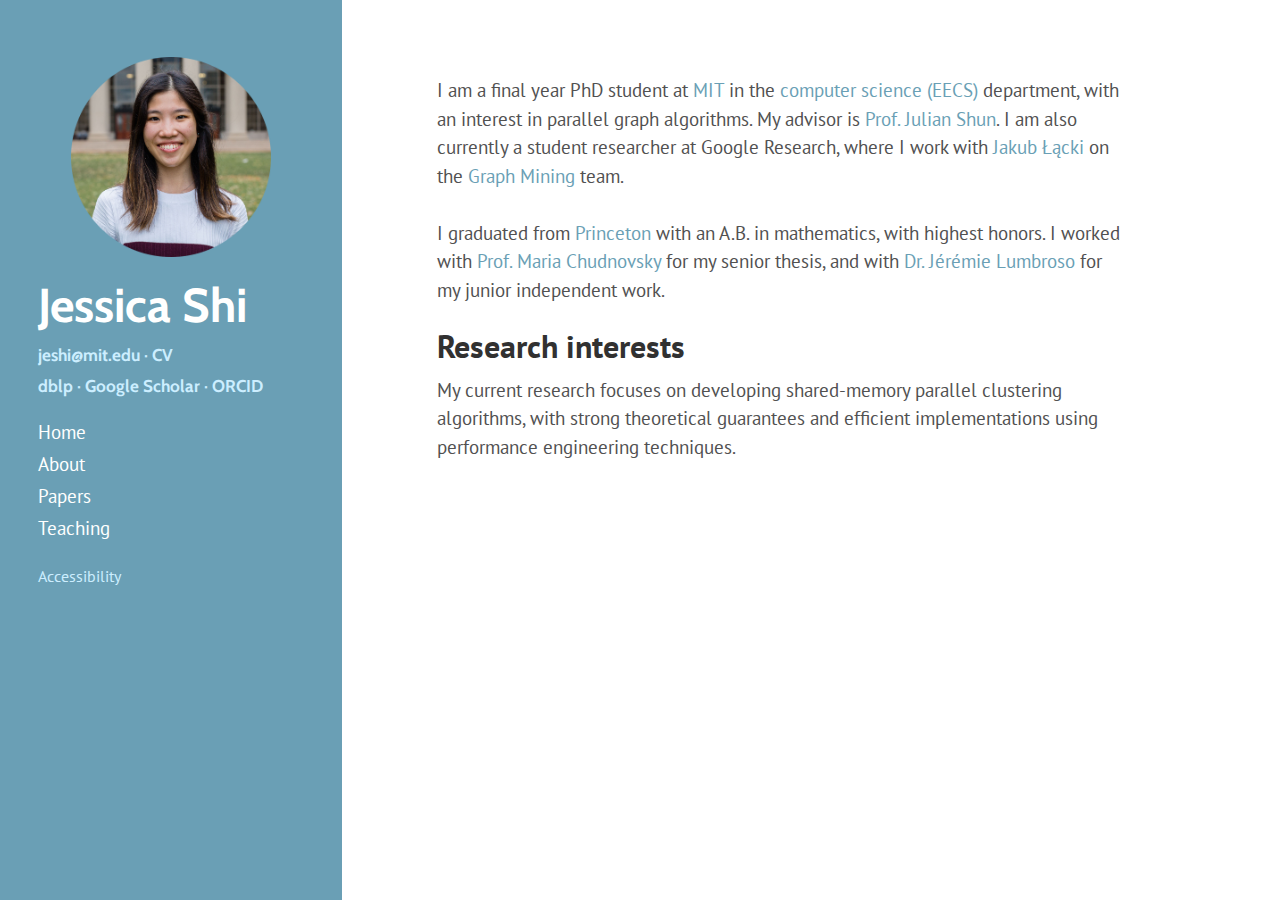
==== index.html @ d6096a6c "initial commit" ====
<!DOCTYPE html>
<html lang="en-us">

  <head>
  <link href="http://gmpg.org/xfn/11" rel="profile">
  <meta http-equiv="X-UA-Compatible" content="IE=edge">
  <meta http-equiv="content-type" content="text/html; charset=utf-8">

  <!-- Enable responsiveness on mobile devices-->
  <meta name="viewport" content="width=device-width, initial-scale=1.0, maximum-scale=1">

  <title>
    
      Jessica Shi &middot; MIT PhD Student
    
  </title>

  <!-- CSS -->
  <link rel="stylesheet" href="/public/css/poole.css">
  <link rel="stylesheet" href="/public/css/syntax.css">
  <link rel="stylesheet" href="/public/css/hyde.css">
  <link rel="stylesheet" href="http://fonts.googleapis.com/css?family=PT+Sans:400,400italic,700|Abril+Fatface">
  <link href="https://fonts.googleapis.com/css?family=Lato" rel="stylesheet">
  <link href="https://fonts.googleapis.com/css?family=Cabin" rel="stylesheet">

  <!-- Icons -->
  <link rel="apple-touch-icon-precomposed" sizes="128x128" href="/public/favicon.png">
  <link rel="shortcut icon" href="/public/favicon.ico">
  <link rel="apple-touch-icon" sizes="120x120" href="/public/apple-touch-icon.png">
  <link rel="icon" type="image/png" sizes="32x32" href="/public/favicon-32x32.png">
  <link rel="icon" type="image/png" sizes="16x16" href="/public/favicon-16x16.png">

<link rel="manifest" href="/public/site.webmanifest">
<link rel="mask-icon" href="/public/safari-pinned-tab.svg" color="#5bbad5">
<meta name="msapplication-TileColor" content="#00aba9">
<meta name="theme-color" content="#ffffff">

  <!-- RSS -->
  <!--<link rel="alternate" type="application/rss+xml" title="RSS" href="/atom.xml">-->
</head>


  <body class="theme-base-0d">

    <div class="sidebar">
  <div class="container sidebar-sticky">
    <div class="sidebar-about">
      <img src="/public/profile.png" width="75%" style="display: block;margin-left: auto;margin-right: auto;"/>
      <h1>
        <a href="">
          Jessica Shi
        </a>
      </h1>

            
      <h3>
        <script type="text/javascript">
          function gen_mail_to_link(lhs,rhs,subject) {
              document.write("<a href=\"mailto");
              document.write(":" + lhs + "@");
              document.write(rhs + "?subject=" + subject + "\">" + lhs + "@" + rhs + "<\/a>");
          }
      </script>
      <script type="text/javascript"> 
        gen_mail_to_link('jeshi','mit.edu','Website: ');
    </script>
    <noscript>
      <em>Activate JS to see email.</em>
    </noscript> &middot; <!--<a href="/public/jeshi_resume18.pdf">Resume</a> &middot;--> 
        <a href="/public/jeshi_cv21.pdf">CV</a> </h3>

      <h3> 
        <a href="https://dblp.uni-trier.de/pers/hd/s/Shi:Jessica">dblp</a> &middot; 
        <a href="https://scholar.google.com/citations?hl=en&view_op=list_works&gmla=AJsN-F5UkpNUZ2cFv2ly7vMbUj6eEpaS1SYJXpGzpwjm9ThuNHWactCHcQ2v-nIs7fwFHJk4itUyfkOOkKqPcogF7qay0WDzPQ&user=ZFGdiZMAAAAJ">
          Google Scholar</a> &middot; 
          <a href="https://orcid.org/0000-0003-4485-5492">ORCID</a></h3>

      <p class="lead"><!--Shared-memory parallel clustering algorithms and frameworks--></p>
    </div>

    <nav class="sidebar-nav">
      <a class="sidebar-nav-item" href="/">Home</a>

      
      

      
      
        
          
        
      
        
          
            <a class="sidebar-nav-item" href="/about/">About</a>
          
        
      
        
      
        
          
        
      
        
          
            <a class="sidebar-nav-item" href="/papers/">Papers</a>
          
        
      
        
          
            <a class="sidebar-nav-item" href="/teaching/">Teaching</a>
          
        
      

       <!--<a class="sidebar-nav-item" href="/archive/v.zip">Download</a>
      <a class="sidebar-nav-item" href="">GitHub project</a>
      <span class="sidebar-nav-item">Currently v</span>-->
    </nav>

    <div class="sidebar-footer"><a href="http://accessibility.mit.edu">Accessibility</a></div>
    
    <!--<p>&copy; 2022. All rights reserved.</p>-->
  </div>
</div>


    <div class="content container">
      I am a final year PhD student at <a href="http://mit.ed">MIT</a> in the <a href="https://www.eecs.mit.edu/">computer science (EECS)</a> 
department, with an interest in parallel graph algorithms. My advisor is <a href="https://people.csail.mit.edu/jshun/">Prof. 
Julian Shun</a>. I am also currently a student researcher at Google Research, where I work with <a href="https://research.google/people/105517/">Jakub  &#321;&#261;cki</a> on the <a href="https://research.google/teams/graph-mining/">Graph Mining</a> team.
<br/><br/>
I graduated from <a href="https://www.princeton.edu/">Princeton</a> with an A.B. in mathematics, with highest honors. I worked 
with <a href="https://web.math.princeton.edu/~mchudnov/">Prof. Maria Chudnovsky</a> for my senior thesis, and with 
<a href="https://www.cs.princeton.edu/people/profile/lumbroso">Dr. J&eacute;r&eacute;mie Lumbroso</a> for my junior 
independent work.

<h1>Research interests</h1>
My current research focuses on developing shared-memory parallel clustering algorithms, with
strong theoretical guarantees and efficient implementations using performance engineering techniques.

<!--
<div class="posts">
  
</div>

<div class="pagination">
  
    <span class="pagination-item older">Older</span>
  
  
    <span class="pagination-item newer">Newer</span>
  
</div>-->
    </div>

  </body>
</html>
---- public/css/poole.css ----
/*
 *                        ___
 *                       /\_ \
 *  _____     ___     ___\//\ \      __
 * /\ '__`\  / __`\  / __`\\ \ \   /'__`\
 * \ \ \_\ \/\ \_\ \/\ \_\ \\_\ \_/\  __/
 *  \ \ ,__/\ \____/\ \____//\____\ \____\
 *   \ \ \/  \/___/  \/___/ \/____/\/____/
 *    \ \_\
 *     \/_/
 *
 * Designed, built, and released under MIT license by @mdo. Learn more at
 * https://github.com/poole/poole.
 */


/*
 * Contents
 *
 * Body resets
 * Custom type
 * Messages
 * Container
 * Masthead
 * Posts and pages
 * Pagination
 * Reverse layout
 * Themes
 */


/*
 * Body resets
 *
 * Update the foundational and global aspects of the page.
 */

* {
  -webkit-box-sizing: border-box;
     -moz-box-sizing: border-box;
          box-sizing: border-box;
}

html,
body {
  margin: 0;
  padding: 0;
}

html {
  font-family: "Helvetica Neue", Helvetica, Arial, sans-serif;
  font-size: 16px;
  line-height: 1.5;
}
@media (min-width: 38em) {
  html {
    font-size: 20px;
  }
}

body {
  color: #515151;
  background-color: #fff;
  -webkit-text-size-adjust: 100%;
      -ms-text-size-adjust: 100%;
}

/* No `:visited` state is required by default (browsers will use `a`) */
a {
  color: #268bd2;
  text-decoration: none;
}
a strong {
  color: inherit;
}
/* `:focus` is linked to `:hover` for basic accessibility */
a:hover,
a:focus {
  text-decoration: underline;
}

/* Headings */
h1, h2, h3, h4, h5, h6 {
  margin-bottom: .5rem;
  font-weight: bold;
  line-height: 1.25;
  color: #313131;
  text-rendering: optimizeLegibility;
}
h1 {
  font-size: 2rem;
}
h2 {
  margin-top: 1rem;
  font-size: 1.5rem;
}
h3 {
  margin-top: 1.5rem;
  font-size: 1.25rem;
}
h4, h5, h6 {
  margin-top: 1rem;
  font-size: 1rem;
}

/* Body text */
p {
  margin-top: 0;
  margin-bottom: 1rem;
}

strong {
  color: #303030;
}


/* Lists */
ul, ol, dl {
  margin-top: 0;
  margin-bottom: 1rem;
}

dt {
  font-weight: bold;
}
dd {
  margin-bottom: .5rem;
}

/* Misc */
hr {
  position: relative;
  margin: 1.5rem 0;
  border: 0;
  border-top: 1px solid #eee;
  border-bottom: 1px solid #fff;
}

abbr {
  font-size: 85%;
  font-weight: bold;
  color: #555;
  text-transform: uppercase;
}
abbr[title] {
  cursor: help;
  border-bottom: 1px dotted #e5e5e5;
}

/* Code */
code,
pre {
  font-family: Menlo, Monaco, "Courier New", monospace;
}
code {
  padding: .25em .5em;
  font-size: 85%;
  color: #bf616a;
  background-color: #f9f9f9;
  border-radius: 3px;
}
pre {
  display: block;
  margin-top: 0;
  margin-bottom: 1rem;
  padding: 1rem;
  font-size: .8rem;
  line-height: 1.4;
  white-space: pre;
  white-space: pre-wrap;
  word-break: break-all;
  word-wrap: break-word;
  background-color: #f9f9f9;
}
pre code {
  padding: 0;
  font-size: 100%;
  color: inherit;
  background-color: transparent;
}

/* Pygments via Jekyll */
.highlight {
  margin-bottom: 1rem;
  border-radius: 4px;
}
.highlight pre {
  margin-bottom: 0;
}

/* Gist via GitHub Pages */
.gist .gist-file {
  font-family: Menlo, Monaco, "Courier New", monospace !important;
}
.gist .markdown-body {
  padding: 15px;
}
.gist pre {
  padding: 0;
  background-color: transparent;
}
.gist .gist-file .gist-data {
  font-size: .8rem !important;
  line-height: 1.4;
}
.gist code {
  padding: 0;
  color: inherit;
  background-color: transparent;
  border-radius: 0;
}

/* Quotes */
blockquote {
  padding: .5rem 1rem;
  margin: .8rem 0;
  color: #7a7a7a;
  border-left: .25rem solid #e5e5e5;
}
blockquote p:last-child {
  margin-bottom: 0;
}
@media (min-width: 30em) {
  blockquote {
    padding-right: 5rem;
    padding-left: 1.25rem;
  }
}

img {
  display: block;
  max-width: 100%;
  margin: 0 0 1rem;
  border-radius: 5px;
}

/* Tables */
table {
  margin-bottom: 1rem;
  width: 100%;
  border: 1px solid #e5e5e5;
  border-collapse: collapse;
}
td,
th {
  padding: .25rem .5rem;
  border: 1px solid #e5e5e5;
}
tbody tr:nth-child(odd) td,
tbody tr:nth-child(odd) th {
  background-color: #f9f9f9;
}


/*
 * Custom type
 *
 * Extend paragraphs with `.lead` for larger introductory text.
 */

.lead {
  font-size: 1.25rem;
  font-weight: 300;
}


/*
 * Messages
 *
 * Show alert messages to users. You may add it to single elements like a `<p>`,
 * or to a parent if there are multiple elements to show.
 */

.message {
  margin-bottom: 1rem;
  padding: 1rem;
  color: #717171;
  background-color: #f9f9f9;
}


/*
 * Container
 *
 * Center the page content.
 */

.container {
  max-width: 38rem;
  padding-left:  1rem;
  padding-right: 1rem;
  margin-left:  auto;
  margin-right: auto;
}


/*
 * Masthead
 *
 * Super small header above the content for site name and short description.
 */

.masthead {
  padding-top:    1rem;
  padding-bottom: 1rem;
  margin-bottom: 3rem;
}
.masthead-title {
  margin-top: 0;
  margin-bottom: 0;
  color: #505050;
}
.masthead-title a {
  color: #505050;
}
.masthead-title small {
  font-size: 75%;
  font-weight: 400;
  color: #c0c0c0;
  letter-spacing: 0;
}


/*
 * Posts and pages
 *
 * Each post is wrapped in `.post` and is used on default and post layouts. Each
 * page is wrapped in `.page` and is only used on the page layout.
 */

.page,
.post {
  margin-bottom: 4em;
}

/* Blog post or page title */
.page-title,
.post-title,
.post-title a {
  color: #303030;
}
.page-title,
.post-title {
  margin-top: 0;
}

/* Meta data line below post title */
.post-date {
  display: block;
  margin-top: -.5rem;
  margin-bottom: 1rem;
  color: #9a9a9a;
}

/* Related posts */
.related {
  padding-top: 2rem;
  padding-bottom: 2rem;
  border-top: 1px solid #eee;
}
.related-posts {
  padding-left: 0;
  list-style: none;
}
.related-posts h3 {
  margin-top: 0;
}
.related-posts li small {
  font-size: 75%;
  color: #999;
}
.related-posts li a:hover {
  color: #268bd2;
  text-decoration: none;
}
.related-posts li a:hover small {
  color: inherit;
}


/*
 * Pagination
 *
 * Super lightweight (HTML-wise) blog pagination. `span`s are provide for when
 * there are no more previous or next posts to show.
 */

.pagination {
  overflow: hidden; /* clearfix */
  margin-left: -1rem;
  margin-right: -1rem;
  font-family: "PT Sans", Helvetica, Arial, sans-serif;
  color: #ccc;
  text-align: center;
}

/* Pagination items can be `span`s or `a`s */
.pagination-item {
  display: block;
  padding: 1rem;
  border: 1px solid #eee;
}
.pagination-item:first-child {
  margin-bottom: -1px;
}

/* Only provide a hover state for linked pagination items */
a.pagination-item:hover {
  background-color: #f5f5f5;
}

@media (min-width: 30em) {
  .pagination {
    margin: 3rem 0;
  }
  .pagination-item {
    float: left;
    width: 50%;
  }
  .pagination-item:first-child {
    margin-bottom: 0;
    border-top-left-radius:    4px;
    border-bottom-left-radius: 4px;
  }
  .pagination-item:last-child {
    margin-left: -1px;
    border-top-right-radius:    4px;
    border-bottom-right-radius: 4px;
  }
}
---- public/css/syntax.css ----
.highlight .hll { background-color: #ffc; }
.highlight .c { color: #999; } /* Comment */
.highlight .err { color: #a00; background-color: #faa } /* Error */
.highlight .k { color: #069; } /* Keyword */
.highlight .o { color: #555 } /* Operator */
.highlight .cm { color: #09f; font-style: italic } /* Comment.Multiline */
.highlight .cp { color: #099 } /* Comment.Preproc */
.highlight .c1 { color: #999; } /* Comment.Single */
.highlight .cs { color: #999; } /* Comment.Special */
.highlight .gd { background-color: #fcc; border: 1px solid #c00 } /* Generic.Deleted */
.highlight .ge { font-style: italic } /* Generic.Emph */
.highlight .gr { color: #f00 } /* Generic.Error */
.highlight .gh { color: #030; } /* Generic.Heading */
.highlight .gi { background-color: #cfc; border: 1px solid #0c0 } /* Generic.Inserted */
.highlight .go { color: #aaa } /* Generic.Output */
.highlight .gp { color: #009; } /* Generic.Prompt */
.highlight .gs { } /* Generic.Strong */
.highlight .gu { color: #030; } /* Generic.Subheading */
.highlight .gt { color: #9c6 } /* Generic.Traceback */
.highlight .kc { color: #069; } /* Keyword.Constant */
.highlight .kd { color: #069; } /* Keyword.Declaration */
.highlight .kn { color: #069; } /* Keyword.Namespace */
.highlight .kp { color: #069 } /* Keyword.Pseudo */
.highlight .kr { color: #069; } /* Keyword.Reserved */
.highlight .kt { color: #078; } /* Keyword.Type */
.highlight .m { color: #f60 } /* Literal.Number */
.highlight .s { color: #d44950 } /* Literal.String */
.highlight .na { color: #4f9fcf } /* Name.Attribute */
.highlight .nb { color: #366 } /* Name.Builtin */
.highlight .nc { color: #0a8; } /* Name.Class */
.highlight .no { color: #360 } /* Name.Constant */
.highlight .nd { color: #99f } /* Name.Decorator */
.highlight .ni { color: #999; } /* Name.Entity */
.highlight .ne { color: #c00; } /* Name.Exception */
.highlight .nf { color: #c0f } /* Name.Function */
.highlight .nl { color: #99f } /* Name.Label */
.highlight .nn { color: #0cf; } /* Name.Namespace */
.highlight .nt { color: #2f6f9f; } /* Name.Tag */
.highlight .nv { color: #033 } /* Name.Variable */
.highlight .ow { color: #000; } /* Operator.Word */
.highlight .w { color: #bbb } /* Text.Whitespace */
.highlight .mf { color: #f60 } /* Literal.Number.Float */
.highlight .mh { color: #f60 } /* Literal.Number.Hex */
.highlight .mi { color: #f60 } /* Literal.Number.Integer */
.highlight .mo { color: #f60 } /* Literal.Number.Oct */
.highlight .sb { color: #c30 } /* Literal.String.Backtick */
.highlight .sc { color: #c30 } /* Literal.String.Char */
.highlight .sd { color: #c30; font-style: italic } /* Literal.String.Doc */
.highlight .s2 { color: #c30 } /* Literal.String.Double */
.highlight .se { color: #c30; } /* Literal.String.Escape */
.highlight .sh { color: #c30 } /* Literal.String.Heredoc */
.highlight .si { color: #a00 } /* Literal.String.Interpol */
.highlight .sx { color: #c30 } /* Literal.String.Other */
.highlight .sr { color: #3aa } /* Literal.String.Regex */
.highlight .s1 { color: #c30 } /* Literal.String.Single */
.highlight .ss { color: #fc3 } /* Literal.String.Symbol */
.highlight .bp { color: #366 } /* Name.Builtin.Pseudo */
.highlight .vc { color: #033 } /* Name.Variable.Class */
.highlight .vg { color: #033 } /* Name.Variable.Global */
.highlight .vi { color: #033 } /* Name.Variable.Instance */
.highlight .il { color: #f60 } /* Literal.Number.Integer.Long */

.css .o,
.css .o + .nt,
.css .nt + .nt { color: #999; }
---- public/css/hyde.css ----
/*
 *  __                  __
 * /\ \                /\ \
 * \ \ \___   __  __   \_\ \     __
 *  \ \  _ `\/\ \/\ \  /'_` \  /'__`\
 *   \ \ \ \ \ \ \_\ \/\ \_\ \/\  __/
 *    \ \_\ \_\/`____ \ \___,_\ \____\
 *     \/_/\/_/`/___/> \/__,_ /\/____/
 *                /\___/
 *                \/__/
 *
 * Designed, built, and released under MIT license by @mdo. Learn more at
 * https://github.com/poole/hyde.
 */


/*
 * Contents
 *
 * Global resets
 * Sidebar
 * Container
 * Reverse layout
 * Themes
 */


/*
 * Global resets
 *
 * Update the foundational and global aspects of the page.
 */

html {
  font-family: "PT Sans", Helvetica, Arial, sans-serif;
}
@media (min-width: 48em) {
  html {
    font-size: 16px;
  }
}
@media (min-width: 58em) {
  html {
    font-size: 19px;
  }
}


/*
 * Sidebar
 *
 * Flexible banner for housing site name, intro, and "footer" content. Starts
 * out above content in mobile and later moves to the side with wider viewports.
 */

.sidebar {
  text-align: center;
  padding: 2rem 1rem;
  color: rgba(255,255,255,.5);
  background-color: #202020;
}
@media (min-width: 48em) {
  .sidebar {
    position: fixed;
    top: 0;
    left: 0;
    bottom: 0;
    width: 18rem;
    text-align: left;
  }
}

/* Sidebar links */
.sidebar a {
  color: #fff;
}

/* About section */
.sidebar-about h1 {
  color: #fff;
  margin-top: 0;
  font-family: 'Cabin', sans-serif;/*"Abril Fatface", serif;*/
  font-size: 2.5rem;/*3.25rem;*/
}

.sidebar-about h3,
.sidebar-about h3 a {
  color: #cef;
  margin-top: 0;
  font-family: 'Cabin', sans-serif;/*"Abril Fatface", serif;*/
  font-size: 0.9rem;/*3.25rem;*/
}

/* Sidebar nav */
.sidebar-nav {
  margin-bottom: 1rem;
}
.sidebar-nav-item {
  display: block;
  line-height: 1.7;
}
a.sidebar-nav-item:hover,
a.sidebar-nav-item:focus {
  text-decoration: underline;
}
.sidebar-nav-item.active {
  font-weight: bold;
}

/* Sticky sidebar
 *
 * Add the `sidebar-sticky` class to the sidebar's container to affix it the
 * contents to the bottom of the sidebar in tablets and up.
 */

@media (min-width: 48em) {
  .sidebar-sticky {
    /*position: absolute;
    right:  1rem;
    bottom: 1rem;
    left:   1rem;*/
    position: absolute;
    right: 1rem;
    left:1rem;
    top:3rem;
  }
}

.sidebar-footer {
  /*position:fixed;
  bottom:16px;*/
  font-size:16px;
  color: #cef;
}
.sidebar-footer a {
  color: #cef;
}


/* Container
 *
 * Align the contents of the site above the proper threshold with some margin-fu
 * with a 25%-wide `.sidebar`.
 */

.content {
  padding-top:    4rem;
  padding-bottom: 4rem;
}

.content h1 {
  font-size:1.7rem;
}

@media (min-width: 48em) {
  .content {
    max-width: 38rem;
    margin-left: 20rem;
    margin-right: 2rem;
  }
}

@media (min-width: 64em) {
  .content {
    margin-left: 22rem;
    margin-right: 4rem;
  }
}


/*
 * Reverse layout
 *
 * Flip the orientation of the page by placing the `.sidebar` on the right.
 */

@media (min-width: 48em) {
  .layout-reverse .sidebar {
    left: auto;
    right: 0;
  }
  .layout-reverse .content {
    margin-left: 2rem;
    margin-right: 20rem;
  }
}

@media (min-width: 64em) {
  .layout-reverse .content {
    margin-left: 4rem;
    margin-right: 22rem;
  }
}



/*
 * Themes
 *
 * As of v1.1, Hyde includes optional themes to color the sidebar and links
 * within blog posts. To use, add the class of your choosing to the `body`.
 */

/* Base16 (http://chriskempson.github.io/base16/#default) */

/* Red */
.theme-base-08 .sidebar {
  background-color: #ac4142;
}
.theme-base-08 .content a,
.theme-base-08 .related-posts li a:hover {
  color: #ac4142;
}

/* Orange */
.theme-base-09 .sidebar {
  background-color: #d28445;
}
.theme-base-09 .content a,
.theme-base-09 .related-posts li a:hover {
  color: #d28445;
}

/* Yellow */
.theme-base-0a .sidebar {
  background-color: #f4bf75;
}
.theme-base-0a .content a,
.theme-base-0a .related-posts li a:hover {
  color: #f4bf75;
}

/* Green */
.theme-base-0b .sidebar {
  background-color: #90a959;
}
.theme-base-0b .content a,
.theme-base-0b .related-posts li a:hover {
  color: #90a959;
}

/* Cyan */
.theme-base-0c .sidebar {
  background-color: #75b5aa;
}
.theme-base-0c .content a,
.theme-base-0c .related-posts li a:hover {
  color: #75b5aa;
}

/* Blue */
.theme-base-0d .sidebar {
  background-color: #6a9fb5;
}
.theme-base-0d .content a,
.theme-base-0d .related-posts li a:hover {
  color: #6a9fb5;
}

.theme-base-0d .page-title,
.theme-base-0d .post-title{
  color: #6a9fb5;
}

/* Magenta */
.theme-base-0e .sidebar {
  background-color: #aa759f;
}
.theme-base-0e .content a,
.theme-base-0e .related-posts li a:hover {
  color: #aa759f;
}

/* Brown */
.theme-base-0f .sidebar {
  background-color: #8f5536;
}
.theme-base-0f .content a,
.theme-base-0f .related-posts li a:hover {
  color: #8f5536;
}

/* Green */
.theme-emph {
  color: #2ab55c;
}
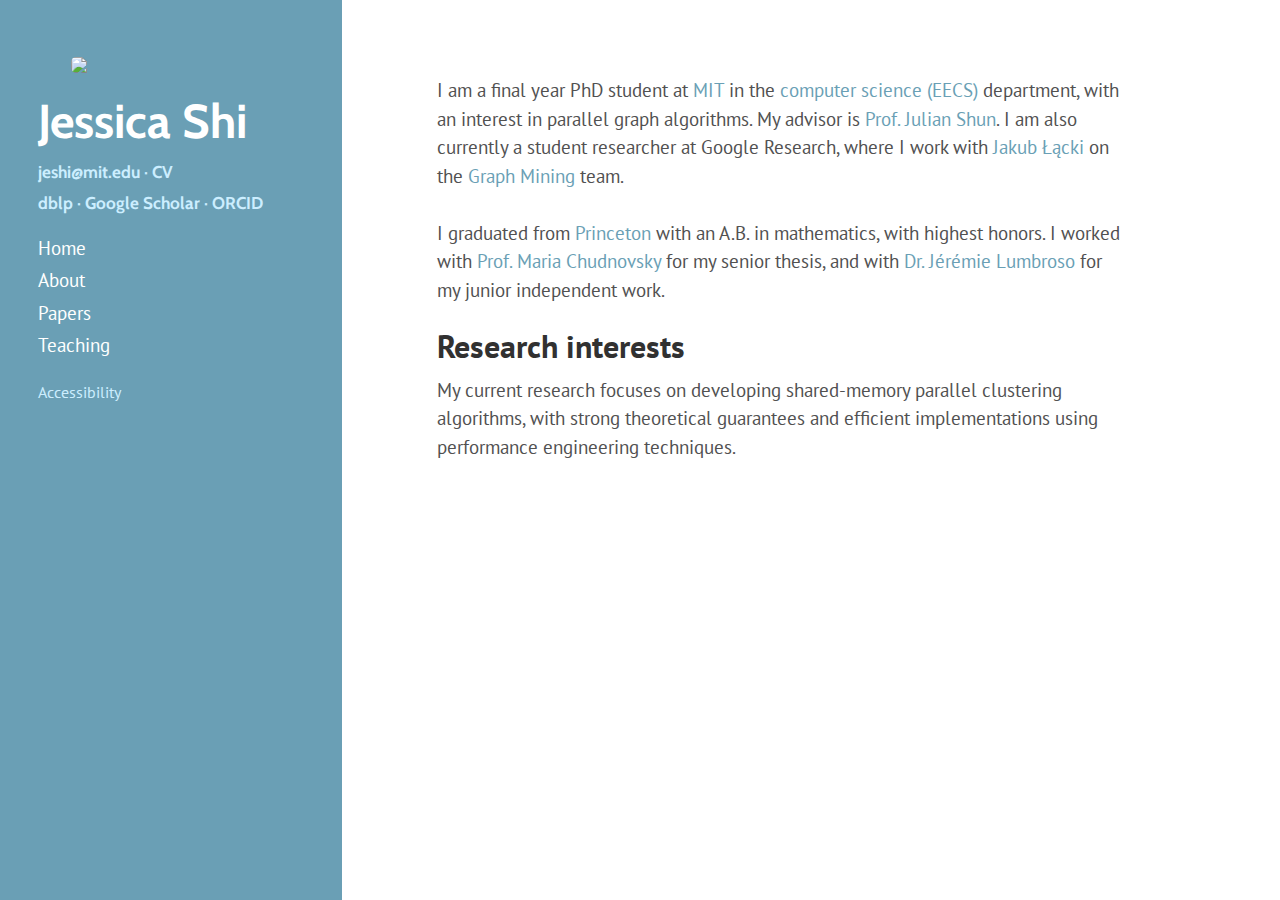
==== commit 0ce86e41: "update" ====
--- a/index.html
+++ b/index.html
@@ -37,6 +37,24 @@
 
   <!-- RSS -->
   <!--<link rel="alternate" type="application/rss+xml" title="RSS" href="/atom.xml">-->
+  <!-- Begin Jekyll SEO tag v2.8.0 -->
+<title>Home | Jessica Shi</title>
+<meta name="generator" content="Jekyll v3.9.2" />
+<meta property="og:title" content="Home" />
+<meta name="author" content="Jessica Shi" />
+<meta property="og:locale" content="en_US" />
+<meta name="description" content="MIT PhD student working on shared-memory parallel clustering algorithms and frameworks" />
+<meta property="og:description" content="MIT PhD student working on shared-memory parallel clustering algorithms and frameworks" />
+<link rel="canonical" href="http://localhost:4000/" />
+<meta property="og:url" content="http://localhost:4000/" />
+<meta property="og:site_name" content="Jessica Shi" />
+<meta property="og:type" content="website" />
+<meta name="twitter:card" content="summary" />
+<meta property="twitter:title" content="Home" />
+<script type="application/ld+json">
+{"@context":"https://schema.org","@type":"WebSite","author":{"@type":"Person","name":"Jessica Shi"},"description":"MIT PhD student working on shared-memory parallel clustering algorithms and frameworks","headline":"Home","name":"Jessica Shi","url":"http://localhost:4000/"}</script>
+<!-- End Jekyll SEO tag -->
+
 </head>
 
 
@@ -45,7 +63,7 @@
     <div class="sidebar">
   <div class="container sidebar-sticky">
     <div class="sidebar-about">
-      <img src="/public/profile.png" width="75%" style="display: block;margin-left: auto;margin-right: auto;"/>
+      <img src="/public/profile_22.png" width="75%" style="display: block;margin-left: auto;margin-right: auto;"/>
       <h1>
         <a href="">
           Jessica Shi
@@ -67,7 +85,7 @@
     <noscript>
       <em>Activate JS to see email.</em>
     </noscript> &middot; <!--<a href="/public/jeshi_resume18.pdf">Resume</a> &middot;--> 
-        <a href="/public/jeshi_cv21.pdf">CV</a> </h3>
+        <a href="/public/jeshi_cv_2022_v1.pdf">CV</a> </h3>
 
       <h3> 
         <a href="https://dblp.uni-trier.de/pers/hd/s/Shi:Jessica">dblp</a> &middot; 
@@ -75,7 +93,7 @@
           Google Scholar</a> &middot; 
           <a href="https://orcid.org/0000-0003-4485-5492">ORCID</a></h3>
 
-      <p class="lead"><!--Shared-memory parallel clustering algorithms and frameworks--></p>
+      <p class="lead"><!--MIT PhD student working on shared-memory parallel clustering algorithms and frameworks--></p>
     </div>
 
     <nav class="sidebar-nav">
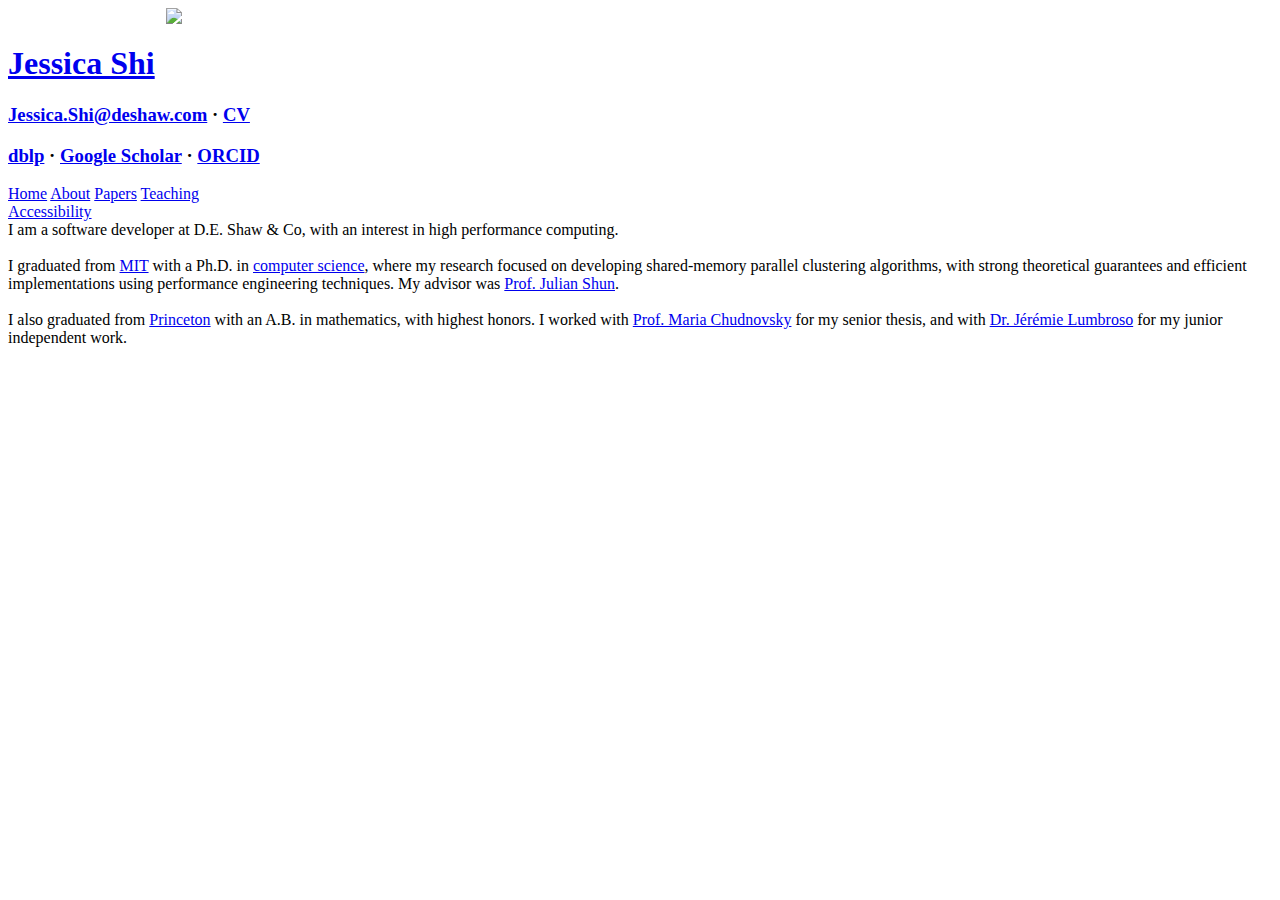
==== commit be5bbdac: "Update" ====
--- a/index.html
+++ b/index.html
@@ -16,45 +16,27 @@
   </title>
 
   <!-- CSS -->
-  <link rel="stylesheet" href="/public/css/poole.css">
-  <link rel="stylesheet" href="/public/css/syntax.css">
-  <link rel="stylesheet" href="/public/css/hyde.css">
+  <link rel="stylesheet" href="/jeshi/www/public/css/poole.css">
+  <link rel="stylesheet" href="/jeshi/www/public/css/syntax.css">
+  <link rel="stylesheet" href="/jeshi/www/public/css/hyde.css">
   <link rel="stylesheet" href="http://fonts.googleapis.com/css?family=PT+Sans:400,400italic,700|Abril+Fatface">
   <link href="https://fonts.googleapis.com/css?family=Lato" rel="stylesheet">
   <link href="https://fonts.googleapis.com/css?family=Cabin" rel="stylesheet">
 
   <!-- Icons -->
-  <link rel="apple-touch-icon-precomposed" sizes="128x128" href="/public/favicon.png">
-  <link rel="shortcut icon" href="/public/favicon.ico">
-  <link rel="apple-touch-icon" sizes="120x120" href="/public/apple-touch-icon.png">
-  <link rel="icon" type="image/png" sizes="32x32" href="/public/favicon-32x32.png">
-  <link rel="icon" type="image/png" sizes="16x16" href="/public/favicon-16x16.png">
+  <link rel="apple-touch-icon-precomposed" sizes="128x128" href="/jeshi/www/public/favicon.png">
+  <link rel="shortcut icon" href="/jeshi/www/public/favicon.ico">
+  <link rel="apple-touch-icon" sizes="120x120" href="/jeshi/www/public/apple-touch-icon.png">
+  <link rel="icon" type="image/png" sizes="32x32" href="/jeshi/www/public/favicon-32x32.png">
+  <link rel="icon" type="image/png" sizes="16x16" href="/jeshi/www/public/favicon-16x16.png">
 
-<link rel="manifest" href="/public/site.webmanifest">
-<link rel="mask-icon" href="/public/safari-pinned-tab.svg" color="#5bbad5">
+<link rel="manifest" href="/jeshi/www/public/site.webmanifest">
+<link rel="mask-icon" href="/jeshi/www/public/safari-pinned-tab.svg" color="#5bbad5">
 <meta name="msapplication-TileColor" content="#00aba9">
 <meta name="theme-color" content="#ffffff">
 
   <!-- RSS -->
   <!--<link rel="alternate" type="application/rss+xml" title="RSS" href="/atom.xml">-->
-  <!-- Begin Jekyll SEO tag v2.8.0 -->
-<title>Home | Jessica Shi</title>
-<meta name="generator" content="Jekyll v3.9.2" />
-<meta property="og:title" content="Home" />
-<meta name="author" content="Jessica Shi" />
-<meta property="og:locale" content="en_US" />
-<meta name="description" content="MIT PhD student working on shared-memory parallel clustering algorithms and frameworks" />
-<meta property="og:description" content="MIT PhD student working on shared-memory parallel clustering algorithms and frameworks" />
-<link rel="canonical" href="http://localhost:4000/" />
-<meta property="og:url" content="http://localhost:4000/" />
-<meta property="og:site_name" content="Jessica Shi" />
-<meta property="og:type" content="website" />
-<meta name="twitter:card" content="summary" />
-<meta property="twitter:title" content="Home" />
-<script type="application/ld+json">
-{"@context":"https://schema.org","@type":"WebSite","author":{"@type":"Person","name":"Jessica Shi"},"description":"MIT PhD student working on shared-memory parallel clustering algorithms and frameworks","headline":"Home","name":"Jessica Shi","url":"http://localhost:4000/"}</script>
-<!-- End Jekyll SEO tag -->
-
 </head>
 
 
@@ -63,9 +45,9 @@
     <div class="sidebar">
   <div class="container sidebar-sticky">
     <div class="sidebar-about">
-      <img src="/public/profile_22.png" width="75%" style="display: block;margin-left: auto;margin-right: auto;"/>
+      <img src="/jeshi/www/public/profile_22.png" width="75%" style="display: block;margin-left: auto;margin-right: auto;"/>
       <h1>
-        <a href="">
+        <a href="/jeshi/www">
           Jessica Shi
         </a>
       </h1>
@@ -80,12 +62,12 @@
           }
       </script>
       <script type="text/javascript"> 
-        gen_mail_to_link('jeshi','mit.edu','Website: ');
+        gen_mail_to_link('Jessica.Shi','deshaw.com','Website: ');
     </script>
     <noscript>
       <em>Activate JS to see email.</em>
-    </noscript> &middot; <!--<a href="/public/jeshi_resume18.pdf">Resume</a> &middot;--> 
-        <a href="/public/jeshi_cv_2022_v1.pdf">CV</a> </h3>
+    </noscript> &middot; <!--<a href="/jeshi/www/public/jeshi_resume18.pdf">Resume</a> &middot;--> 
+        <a href="/jeshi/www/public/jeshi_cv_2023.pdf">CV</a> </h3>
 
       <h3> 
         <a href="https://dblp.uni-trier.de/pers/hd/s/Shi:Jessica">dblp</a> &middot; 
@@ -93,11 +75,11 @@
           Google Scholar</a> &middot; 
           <a href="https://orcid.org/0000-0003-4485-5492">ORCID</a></h3>
 
-      <p class="lead"><!--MIT PhD student working on shared-memory parallel clustering algorithms and frameworks--></p>
+      <p class="lead"><!----></p>
     </div>
 
     <nav class="sidebar-nav">
-      <a class="sidebar-nav-item" href="/">Home</a>
+      <a class="sidebar-nav-item" href="/jeshi/www/">Home</a>
 
       
       
@@ -110,7 +92,7 @@
       
         
           
-            <a class="sidebar-nav-item" href="/about/">About</a>
+            <a class="sidebar-nav-item" href="/jeshi/www/about/">About</a>
           
         
       
@@ -122,13 +104,13 @@
       
         
           
-            <a class="sidebar-nav-item" href="/papers/">Papers</a>
+            <a class="sidebar-nav-item" href="/jeshi/www/papers/">Papers</a>
           
         
       
         
           
-            <a class="sidebar-nav-item" href="/teaching/">Teaching</a>
+            <a class="sidebar-nav-item" href="/jeshi/www/teaching/">Teaching</a>
           
         
       
@@ -140,24 +122,26 @@
 
     <div class="sidebar-footer"><a href="http://accessibility.mit.edu">Accessibility</a></div>
     
-    <!--<p>&copy; 2022. All rights reserved.</p>-->
+    <!--<p>&copy; 2024. All rights reserved.</p>-->
   </div>
 </div>
 
 
     <div class="content container">
-      I am a final year PhD student at <a href="http://mit.ed">MIT</a> in the <a href="https://www.eecs.mit.edu/">computer science (EECS)</a> 
-department, with an interest in parallel graph algorithms. My advisor is <a href="https://people.csail.mit.edu/jshun/">Prof. 
-Julian Shun</a>. I am also currently a student researcher at Google Research, where I work with <a href="https://research.google/people/105517/">Jakub  &#321;&#261;cki</a> on the <a href="https://research.google/teams/graph-mining/">Graph Mining</a> team.
+      I am a software developer at D.E. Shaw & Co, with an interest in high performance computing. 
 <br/><br/>
-I graduated from <a href="https://www.princeton.edu/">Princeton</a> with an A.B. in mathematics, with highest honors. I worked 
+I graduated from  <a href="http://mit.ed">MIT</a> with a Ph.D. in 
+<a href="https://www.eecs.mit.edu/">computer science</a>, 
+where my research focused on developing shared-memory parallel clustering algorithms, with
+strong theoretical guarantees and efficient implementations using performance engineering techniques.
+My advisor was <a href="https://people.csail.mit.edu/jshun/">Prof. 
+Julian Shun</a>.
+<br/><br/>
+I also graduated from <a href="https://www.princeton.edu/">Princeton</a> with an A.B. in mathematics, with highest honors. I worked 
 with <a href="https://web.math.princeton.edu/~mchudnov/">Prof. Maria Chudnovsky</a> for my senior thesis, and with 
 <a href="https://www.cs.princeton.edu/people/profile/lumbroso">Dr. J&eacute;r&eacute;mie Lumbroso</a> for my junior 
 independent work.
 
-<h1>Research interests</h1>
-My current research focuses on developing shared-memory parallel clustering algorithms, with
-strong theoretical guarantees and efficient implementations using performance engineering techniques.
 
 <!--
 <div class="posts">
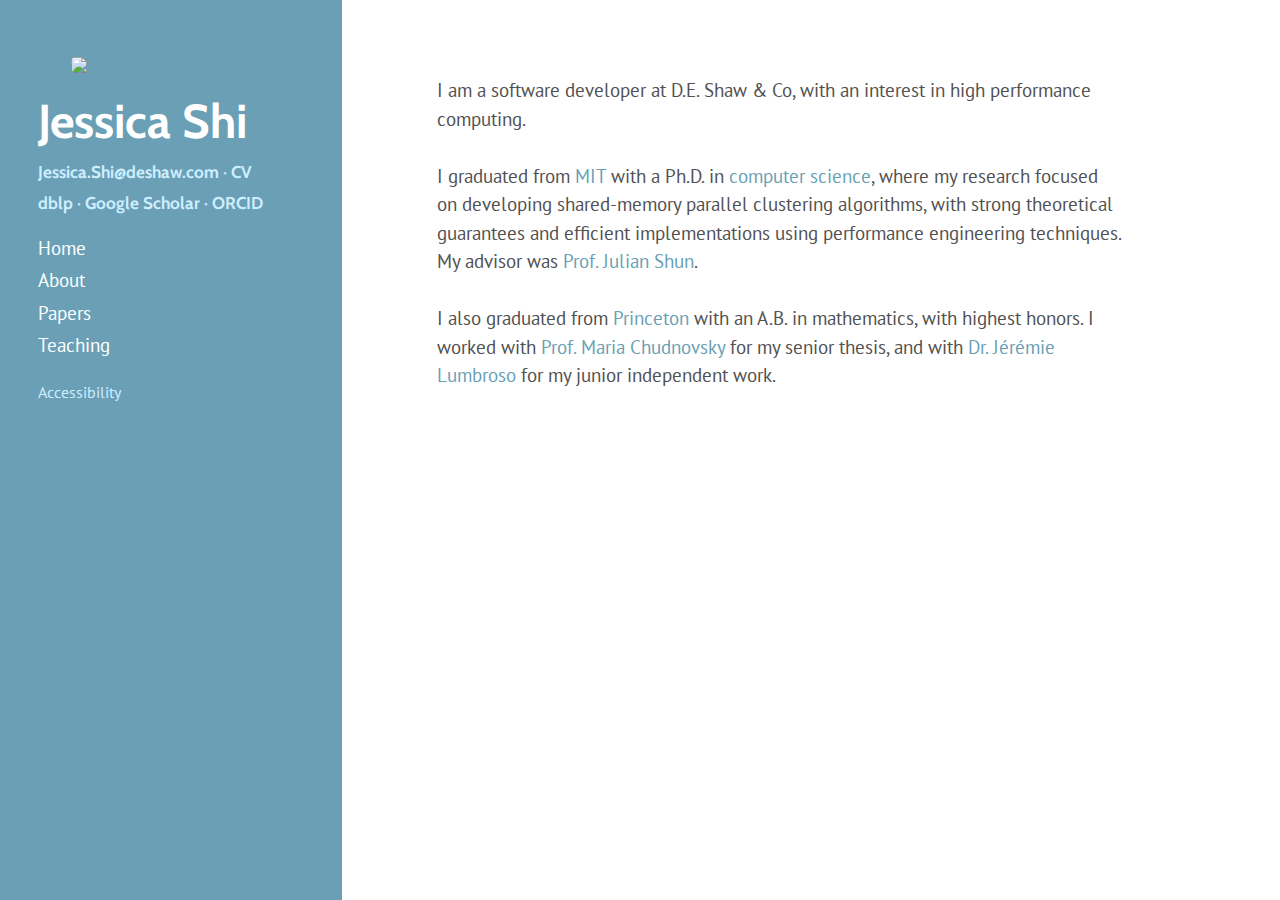
==== commit 98d66da7: "Fix" ====
--- a/index.html
+++ b/index.html
@@ -16,22 +16,22 @@
   </title>
 
   <!-- CSS -->
-  <link rel="stylesheet" href="/jeshi/www/public/css/poole.css">
-  <link rel="stylesheet" href="/jeshi/www/public/css/syntax.css">
-  <link rel="stylesheet" href="/jeshi/www/public/css/hyde.css">
+  <link rel="stylesheet" href="/public/css/poole.css">
+  <link rel="stylesheet" href="/public/css/syntax.css">
+  <link rel="stylesheet" href="/public/css/hyde.css">
   <link rel="stylesheet" href="http://fonts.googleapis.com/css?family=PT+Sans:400,400italic,700|Abril+Fatface">
   <link href="https://fonts.googleapis.com/css?family=Lato" rel="stylesheet">
   <link href="https://fonts.googleapis.com/css?family=Cabin" rel="stylesheet">
 
   <!-- Icons -->
-  <link rel="apple-touch-icon-precomposed" sizes="128x128" href="/jeshi/www/public/favicon.png">
-  <link rel="shortcut icon" href="/jeshi/www/public/favicon.ico">
-  <link rel="apple-touch-icon" sizes="120x120" href="/jeshi/www/public/apple-touch-icon.png">
-  <link rel="icon" type="image/png" sizes="32x32" href="/jeshi/www/public/favicon-32x32.png">
-  <link rel="icon" type="image/png" sizes="16x16" href="/jeshi/www/public/favicon-16x16.png">
+  <link rel="apple-touch-icon-precomposed" sizes="128x128" href="/public/favicon.png">
+  <link rel="shortcut icon" href="/public/favicon.ico">
+  <link rel="apple-touch-icon" sizes="120x120" href="/public/apple-touch-icon.png">
+  <link rel="icon" type="image/png" sizes="32x32" href="/public/favicon-32x32.png">
+  <link rel="icon" type="image/png" sizes="16x16" href="/public/favicon-16x16.png">
 
-<link rel="manifest" href="/jeshi/www/public/site.webmanifest">
-<link rel="mask-icon" href="/jeshi/www/public/safari-pinned-tab.svg" color="#5bbad5">
+<link rel="manifest" href="/public/site.webmanifest">
+<link rel="mask-icon" href="/public/safari-pinned-tab.svg" color="#5bbad5">
 <meta name="msapplication-TileColor" content="#00aba9">
 <meta name="theme-color" content="#ffffff">
 
@@ -45,9 +45,9 @@
     <div class="sidebar">
   <div class="container sidebar-sticky">
     <div class="sidebar-about">
-      <img src="/jeshi/www/public/profile_22.png" width="75%" style="display: block;margin-left: auto;margin-right: auto;"/>
+      <img src="/public/profile_22.png" width="75%" style="display: block;margin-left: auto;margin-right: auto;"/>
       <h1>
-        <a href="/jeshi/www">
+        <a href="">
           Jessica Shi
         </a>
       </h1>
@@ -66,8 +66,8 @@
     </script>
     <noscript>
       <em>Activate JS to see email.</em>
-    </noscript> &middot; <!--<a href="/jeshi/www/public/jeshi_resume18.pdf">Resume</a> &middot;--> 
-        <a href="/jeshi/www/public/jeshi_cv_2023.pdf">CV</a> </h3>
+    </noscript> &middot; <!--<a href="/public/jeshi_resume18.pdf">Resume</a> &middot;--> 
+        <a href="/public/jeshi_cv_2023.pdf">CV</a> </h3>
 
       <h3> 
         <a href="https://dblp.uni-trier.de/pers/hd/s/Shi:Jessica">dblp</a> &middot; 
@@ -75,11 +75,11 @@
           Google Scholar</a> &middot; 
           <a href="https://orcid.org/0000-0003-4485-5492">ORCID</a></h3>
 
-      <p class="lead"><!----></p>
+      <p class="lead"><!--MIT PhD student working on shared-memory parallel clustering algorithms and frameworks--></p>
     </div>
 
     <nav class="sidebar-nav">
-      <a class="sidebar-nav-item" href="/jeshi/www/">Home</a>
+      <a class="sidebar-nav-item" href="/">Home</a>
 
       
       
@@ -92,7 +92,7 @@
       
         
           
-            <a class="sidebar-nav-item" href="/jeshi/www/about/">About</a>
+            <a class="sidebar-nav-item" href="/about/">About</a>
           
         
       
@@ -104,13 +104,13 @@
       
         
           
-            <a class="sidebar-nav-item" href="/jeshi/www/papers/">Papers</a>
+            <a class="sidebar-nav-item" href="/papers/">Papers</a>
           
         
       
         
           
-            <a class="sidebar-nav-item" href="/jeshi/www/teaching/">Teaching</a>
+            <a class="sidebar-nav-item" href="/teaching/">Teaching</a>
           
         
       
--- a/public/css/poole.css
+++ b/public/css/poole.css
@@ -0,0 +1,430 @@
+/*
+ *                        ___
+ *                       /\_ \
+ *  _____     ___     ___\//\ \      __
+ * /\ '__`\  / __`\  / __`\\ \ \   /'__`\
+ * \ \ \_\ \/\ \_\ \/\ \_\ \\_\ \_/\  __/
+ *  \ \ ,__/\ \____/\ \____//\____\ \____\
+ *   \ \ \/  \/___/  \/___/ \/____/\/____/
+ *    \ \_\
+ *     \/_/
+ *
+ * Designed, built, and released under MIT license by @mdo. Learn more at
+ * https://github.com/poole/poole.
+ */
+
+
+/*
+ * Contents
+ *
+ * Body resets
+ * Custom type
+ * Messages
+ * Container
+ * Masthead
+ * Posts and pages
+ * Pagination
+ * Reverse layout
+ * Themes
+ */
+
+
+/*
+ * Body resets
+ *
+ * Update the foundational and global aspects of the page.
+ */
+
+* {
+  -webkit-box-sizing: border-box;
+     -moz-box-sizing: border-box;
+          box-sizing: border-box;
+}
+
+html,
+body {
+  margin: 0;
+  padding: 0;
+}
+
+html {
+  font-family: "Helvetica Neue", Helvetica, Arial, sans-serif;
+  font-size: 16px;
+  line-height: 1.5;
+}
+@media (min-width: 38em) {
+  html {
+    font-size: 20px;
+  }
+}
+
+body {
+  color: #515151;
+  background-color: #fff;
+  -webkit-text-size-adjust: 100%;
+      -ms-text-size-adjust: 100%;
+}
+
+/* No `:visited` state is required by default (browsers will use `a`) */
+a {
+  color: #268bd2;
+  text-decoration: none;
+}
+a strong {
+  color: inherit;
+}
+/* `:focus` is linked to `:hover` for basic accessibility */
+a:hover,
+a:focus {
+  text-decoration: underline;
+}
+
+/* Headings */
+h1, h2, h3, h4, h5, h6 {
+  margin-bottom: .5rem;
+  font-weight: bold;
+  line-height: 1.25;
+  color: #313131;
+  text-rendering: optimizeLegibility;
+}
+h1 {
+  font-size: 2rem;
+}
+h2 {
+  margin-top: 1rem;
+  font-size: 1.5rem;
+}
+h3 {
+  margin-top: 1.5rem;
+  font-size: 1.25rem;
+}
+h4, h5, h6 {
+  margin-top: 1rem;
+  font-size: 1rem;
+}
+
+/* Body text */
+p {
+  margin-top: 0;
+  margin-bottom: 1rem;
+}
+
+strong {
+  color: #303030;
+}
+
+
+/* Lists */
+ul, ol, dl {
+  margin-top: 0;
+  margin-bottom: 1rem;
+}
+
+dt {
+  font-weight: bold;
+}
+dd {
+  margin-bottom: .5rem;
+}
+
+/* Misc */
+hr {
+  position: relative;
+  margin: 1.5rem 0;
+  border: 0;
+  border-top: 1px solid #eee;
+  border-bottom: 1px solid #fff;
+}
+
+abbr {
+  font-size: 85%;
+  font-weight: bold;
+  color: #555;
+  text-transform: uppercase;
+}
+abbr[title] {
+  cursor: help;
+  border-bottom: 1px dotted #e5e5e5;
+}
+
+/* Code */
+code,
+pre {
+  font-family: Menlo, Monaco, "Courier New", monospace;
+}
+code {
+  padding: .25em .5em;
+  font-size: 85%;
+  color: #bf616a;
+  background-color: #f9f9f9;
+  border-radius: 3px;
+}
+pre {
+  display: block;
+  margin-top: 0;
+  margin-bottom: 1rem;
+  padding: 1rem;
+  font-size: .8rem;
+  line-height: 1.4;
+  white-space: pre;
+  white-space: pre-wrap;
+  word-break: break-all;
+  word-wrap: break-word;
+  background-color: #f9f9f9;
+}
+pre code {
+  padding: 0;
+  font-size: 100%;
+  color: inherit;
+  background-color: transparent;
+}
+
+/* Pygments via Jekyll */
+.highlight {
+  margin-bottom: 1rem;
+  border-radius: 4px;
+}
+.highlight pre {
+  margin-bottom: 0;
+}
+
+/* Gist via GitHub Pages */
+.gist .gist-file {
+  font-family: Menlo, Monaco, "Courier New", monospace !important;
+}
+.gist .markdown-body {
+  padding: 15px;
+}
+.gist pre {
+  padding: 0;
+  background-color: transparent;
+}
+.gist .gist-file .gist-data {
+  font-size: .8rem !important;
+  line-height: 1.4;
+}
+.gist code {
+  padding: 0;
+  color: inherit;
+  background-color: transparent;
+  border-radius: 0;
+}
+
+/* Quotes */
+blockquote {
+  padding: .5rem 1rem;
+  margin: .8rem 0;
+  color: #7a7a7a;
+  border-left: .25rem solid #e5e5e5;
+}
+blockquote p:last-child {
+  margin-bottom: 0;
+}
+@media (min-width: 30em) {
+  blockquote {
+    padding-right: 5rem;
+    padding-left: 1.25rem;
+  }
+}
+
+img {
+  display: block;
+  max-width: 100%;
+  margin: 0 0 1rem;
+  border-radius: 5px;
+}
+
+/* Tables */
+table {
+  margin-bottom: 1rem;
+  width: 100%;
+  border: 1px solid #e5e5e5;
+  border-collapse: collapse;
+}
+td,
+th {
+  padding: .25rem .5rem;
+  border: 1px solid #e5e5e5;
+}
+tbody tr:nth-child(odd) td,
+tbody tr:nth-child(odd) th {
+  background-color: #f9f9f9;
+}
+
+
+/*
+ * Custom type
+ *
+ * Extend paragraphs with `.lead` for larger introductory text.
+ */
+
+.lead {
+  font-size: 1.25rem;
+  font-weight: 300;
+}
+
+
+/*
+ * Messages
+ *
+ * Show alert messages to users. You may add it to single elements like a `<p>`,
+ * or to a parent if there are multiple elements to show.
+ */
+
+.message {
+  margin-bottom: 1rem;
+  padding: 1rem;
+  color: #717171;
+  background-color: #f9f9f9;
+}
+
+
+/*
+ * Container
+ *
+ * Center the page content.
+ */
+
+.container {
+  max-width: 38rem;
+  padding-left:  1rem;
+  padding-right: 1rem;
+  margin-left:  auto;
+  margin-right: auto;
+}
+
+
+/*
+ * Masthead
+ *
+ * Super small header above the content for site name and short description.
+ */
+
+.masthead {
+  padding-top:    1rem;
+  padding-bottom: 1rem;
+  margin-bottom: 3rem;
+}
+.masthead-title {
+  margin-top: 0;
+  margin-bottom: 0;
+  color: #505050;
+}
+.masthead-title a {
+  color: #505050;
+}
+.masthead-title small {
+  font-size: 75%;
+  font-weight: 400;
+  color: #c0c0c0;
+  letter-spacing: 0;
+}
+
+
+/*
+ * Posts and pages
+ *
+ * Each post is wrapped in `.post` and is used on default and post layouts. Each
+ * page is wrapped in `.page` and is only used on the page layout.
+ */
+
+.page,
+.post {
+  margin-bottom: 4em;
+}
+
+/* Blog post or page title */
+.page-title,
+.post-title,
+.post-title a {
+  color: #303030;
+}
+.page-title,
+.post-title {
+  margin-top: 0;
+}
+
+/* Meta data line below post title */
+.post-date {
+  display: block;
+  margin-top: -.5rem;
+  margin-bottom: 1rem;
+  color: #9a9a9a;
+}
+
+/* Related posts */
+.related {
+  padding-top: 2rem;
+  padding-bottom: 2rem;
+  border-top: 1px solid #eee;
+}
+.related-posts {
+  padding-left: 0;
+  list-style: none;
+}
+.related-posts h3 {
+  margin-top: 0;
+}
+.related-posts li small {
+  font-size: 75%;
+  color: #999;
+}
+.related-posts li a:hover {
+  color: #268bd2;
+  text-decoration: none;
+}
+.related-posts li a:hover small {
+  color: inherit;
+}
+
+
+/*
+ * Pagination
+ *
+ * Super lightweight (HTML-wise) blog pagination. `span`s are provide for when
+ * there are no more previous or next posts to show.
+ */
+
+.pagination {
+  overflow: hidden; /* clearfix */
+  margin-left: -1rem;
+  margin-right: -1rem;
+  font-family: "PT Sans", Helvetica, Arial, sans-serif;
+  color: #ccc;
+  text-align: center;
+}
+
+/* Pagination items can be `span`s or `a`s */
+.pagination-item {
+  display: block;
+  padding: 1rem;
+  border: 1px solid #eee;
+}
+.pagination-item:first-child {
+  margin-bottom: -1px;
+}
+
+/* Only provide a hover state for linked pagination items */
+a.pagination-item:hover {
+  background-color: #f5f5f5;
+}
+
+@media (min-width: 30em) {
+  .pagination {
+    margin: 3rem 0;
+  }
+  .pagination-item {
+    float: left;
+    width: 50%;
+  }
+  .pagination-item:first-child {
+    margin-bottom: 0;
+    border-top-left-radius:    4px;
+    border-bottom-left-radius: 4px;
+  }
+  .pagination-item:last-child {
+    margin-left: -1px;
+    border-top-right-radius:    4px;
+    border-bottom-right-radius: 4px;
+  }
+}
--- a/public/css/syntax.css
+++ b/public/css/syntax.css
@@ -0,0 +1,65 @@
+.highlight .hll { background-color: #ffc; }
+.highlight .c { color: #999; } /* Comment */
+.highlight .err { color: #a00; background-color: #faa } /* Error */
+.highlight .k { color: #069; } /* Keyword */
+.highlight .o { color: #555 } /* Operator */
+.highlight .cm { color: #09f; font-style: italic } /* Comment.Multiline */
+.highlight .cp { color: #099 } /* Comment.Preproc */
+.highlight .c1 { color: #999; } /* Comment.Single */
+.highlight .cs { color: #999; } /* Comment.Special */
+.highlight .gd { background-color: #fcc; border: 1px solid #c00 } /* Generic.Deleted */
+.highlight .ge { font-style: italic } /* Generic.Emph */
+.highlight .gr { color: #f00 } /* Generic.Error */
+.highlight .gh { color: #030; } /* Generic.Heading */
+.highlight .gi { background-color: #cfc; border: 1px solid #0c0 } /* Generic.Inserted */
+.highlight .go { color: #aaa } /* Generic.Output */
+.highlight .gp { color: #009; } /* Generic.Prompt */
+.highlight .gs { } /* Generic.Strong */
+.highlight .gu { color: #030; } /* Generic.Subheading */
+.highlight .gt { color: #9c6 } /* Generic.Traceback */
+.highlight .kc { color: #069; } /* Keyword.Constant */
+.highlight .kd { color: #069; } /* Keyword.Declaration */
+.highlight .kn { color: #069; } /* Keyword.Namespace */
+.highlight .kp { color: #069 } /* Keyword.Pseudo */
+.highlight .kr { color: #069; } /* Keyword.Reserved */
+.highlight .kt { color: #078; } /* Keyword.Type */
+.highlight .m { color: #f60 } /* Literal.Number */
+.highlight .s { color: #d44950 } /* Literal.String */
+.highlight .na { color: #4f9fcf } /* Name.Attribute */
+.highlight .nb { color: #366 } /* Name.Builtin */
+.highlight .nc { color: #0a8; } /* Name.Class */
+.highlight .no { color: #360 } /* Name.Constant */
+.highlight .nd { color: #99f } /* Name.Decorator */
+.highlight .ni { color: #999; } /* Name.Entity */
+.highlight .ne { color: #c00; } /* Name.Exception */
+.highlight .nf { color: #c0f } /* Name.Function */
+.highlight .nl { color: #99f } /* Name.Label */
+.highlight .nn { color: #0cf; } /* Name.Namespace */
+.highlight .nt { color: #2f6f9f; } /* Name.Tag */
+.highlight .nv { color: #033 } /* Name.Variable */
+.highlight .ow { color: #000; } /* Operator.Word */
+.highlight .w { color: #bbb } /* Text.Whitespace */
+.highlight .mf { color: #f60 } /* Literal.Number.Float */
+.highlight .mh { color: #f60 } /* Literal.Number.Hex */
+.highlight .mi { color: #f60 } /* Literal.Number.Integer */
+.highlight .mo { color: #f60 } /* Literal.Number.Oct */
+.highlight .sb { color: #c30 } /* Literal.String.Backtick */
+.highlight .sc { color: #c30 } /* Literal.String.Char */
+.highlight .sd { color: #c30; font-style: italic } /* Literal.String.Doc */
+.highlight .s2 { color: #c30 } /* Literal.String.Double */
+.highlight .se { color: #c30; } /* Literal.String.Escape */
+.highlight .sh { color: #c30 } /* Literal.String.Heredoc */
+.highlight .si { color: #a00 } /* Literal.String.Interpol */
+.highlight .sx { color: #c30 } /* Literal.String.Other */
+.highlight .sr { color: #3aa } /* Literal.String.Regex */
+.highlight .s1 { color: #c30 } /* Literal.String.Single */
+.highlight .ss { color: #fc3 } /* Literal.String.Symbol */
+.highlight .bp { color: #366 } /* Name.Builtin.Pseudo */
+.highlight .vc { color: #033 } /* Name.Variable.Class */
+.highlight .vg { color: #033 } /* Name.Variable.Global */
+.highlight .vi { color: #033 } /* Name.Variable.Instance */
+.highlight .il { color: #f60 } /* Literal.Number.Integer.Long */
+
+.css .o,
+.css .o + .nt,
+.css .nt + .nt { color: #999; }
--- a/public/css/hyde.css
+++ b/public/css/hyde.css
@@ -0,0 +1,286 @@
+/*
+ *  __                  __
+ * /\ \                /\ \
+ * \ \ \___   __  __   \_\ \     __
+ *  \ \  _ `\/\ \/\ \  /'_` \  /'__`\
+ *   \ \ \ \ \ \ \_\ \/\ \_\ \/\  __/
+ *    \ \_\ \_\/`____ \ \___,_\ \____\
+ *     \/_/\/_/`/___/> \/__,_ /\/____/
+ *                /\___/
+ *                \/__/
+ *
+ * Designed, built, and released under MIT license by @mdo. Learn more at
+ * https://github.com/poole/hyde.
+ */
+
+
+/*
+ * Contents
+ *
+ * Global resets
+ * Sidebar
+ * Container
+ * Reverse layout
+ * Themes
+ */
+
+
+/*
+ * Global resets
+ *
+ * Update the foundational and global aspects of the page.
+ */
+
+html {
+  font-family: "PT Sans", Helvetica, Arial, sans-serif;
+}
+@media (min-width: 48em) {
+  html {
+    font-size: 16px;
+  }
+}
+@media (min-width: 58em) {
+  html {
+    font-size: 19px;
+  }
+}
+
+
+/*
+ * Sidebar
+ *
+ * Flexible banner for housing site name, intro, and "footer" content. Starts
+ * out above content in mobile and later moves to the side with wider viewports.
+ */
+
+.sidebar {
+  text-align: center;
+  padding: 2rem 1rem;
+  color: rgba(255,255,255,.5);
+  background-color: #202020;
+}
+@media (min-width: 48em) {
+  .sidebar {
+    position: fixed;
+    top: 0;
+    left: 0;
+    bottom: 0;
+    width: 18rem;
+    text-align: left;
+  }
+}
+
+/* Sidebar links */
+.sidebar a {
+  color: #fff;
+}
+
+/* About section */
+.sidebar-about h1 {
+  color: #fff;
+  margin-top: 0;
+  font-family: 'Cabin', sans-serif;/*"Abril Fatface", serif;*/
+  font-size: 2.5rem;/*3.25rem;*/
+}
+
+.sidebar-about h3,
+.sidebar-about h3 a {
+  color: #cef;
+  margin-top: 0;
+  font-family: 'Cabin', sans-serif;/*"Abril Fatface", serif;*/
+  font-size: 0.9rem;/*3.25rem;*/
+}
+
+/* Sidebar nav */
+.sidebar-nav {
+  margin-bottom: 1rem;
+}
+.sidebar-nav-item {
+  display: block;
+  line-height: 1.7;
+}
+a.sidebar-nav-item:hover,
+a.sidebar-nav-item:focus {
+  text-decoration: underline;
+}
+.sidebar-nav-item.active {
+  font-weight: bold;
+}
+
+/* Sticky sidebar
+ *
+ * Add the `sidebar-sticky` class to the sidebar's container to affix it the
+ * contents to the bottom of the sidebar in tablets and up.
+ */
+
+@media (min-width: 48em) {
+  .sidebar-sticky {
+    /*position: absolute;
+    right:  1rem;
+    bottom: 1rem;
+    left:   1rem;*/
+    position: absolute;
+    right: 1rem;
+    left:1rem;
+    top:3rem;
+  }
+}
+
+.sidebar-footer {
+  /*position:fixed;
+  bottom:16px;*/
+  font-size:16px;
+  color: #cef;
+}
+.sidebar-footer a {
+  color: #cef;
+}
+
+
+/* Container
+ *
+ * Align the contents of the site above the proper threshold with some margin-fu
+ * with a 25%-wide `.sidebar`.
+ */
+
+.content {
+  padding-top:    4rem;
+  padding-bottom: 4rem;
+}
+
+.content h1 {
+  font-size:1.7rem;
+}
+
+@media (min-width: 48em) {
+  .content {
+    max-width: 38rem;
+    margin-left: 20rem;
+    margin-right: 2rem;
+  }
+}
+
+@media (min-width: 64em) {
+  .content {
+    margin-left: 22rem;
+    margin-right: 4rem;
+  }
+}
+
+
+/*
+ * Reverse layout
+ *
+ * Flip the orientation of the page by placing the `.sidebar` on the right.
+ */
+
+@media (min-width: 48em) {
+  .layout-reverse .sidebar {
+    left: auto;
+    right: 0;
+  }
+  .layout-reverse .content {
+    margin-left: 2rem;
+    margin-right: 20rem;
+  }
+}
+
+@media (min-width: 64em) {
+  .layout-reverse .content {
+    margin-left: 4rem;
+    margin-right: 22rem;
+  }
+}
+
+
+
+/*
+ * Themes
+ *
+ * As of v1.1, Hyde includes optional themes to color the sidebar and links
+ * within blog posts. To use, add the class of your choosing to the `body`.
+ */
+
+/* Base16 (http://chriskempson.github.io/base16/#default) */
+
+/* Red */
+.theme-base-08 .sidebar {
+  background-color: #ac4142;
+}
+.theme-base-08 .content a,
+.theme-base-08 .related-posts li a:hover {
+  color: #ac4142;
+}
+
+/* Orange */
+.theme-base-09 .sidebar {
+  background-color: #d28445;
+}
+.theme-base-09 .content a,
+.theme-base-09 .related-posts li a:hover {
+  color: #d28445;
+}
+
+/* Yellow */
+.theme-base-0a .sidebar {
+  background-color: #f4bf75;
+}
+.theme-base-0a .content a,
+.theme-base-0a .related-posts li a:hover {
+  color: #f4bf75;
+}
+
+/* Green */
+.theme-base-0b .sidebar {
+  background-color: #90a959;
+}
+.theme-base-0b .content a,
+.theme-base-0b .related-posts li a:hover {
+  color: #90a959;
+}
+
+/* Cyan */
+.theme-base-0c .sidebar {
+  background-color: #75b5aa;
+}
+.theme-base-0c .content a,
+.theme-base-0c .related-posts li a:hover {
+  color: #75b5aa;
+}
+
+/* Blue */
+.theme-base-0d .sidebar {
+  background-color: #6a9fb5;
+}
+.theme-base-0d .content a,
+.theme-base-0d .related-posts li a:hover {
+  color: #6a9fb5;
+}
+
+.theme-base-0d .page-title,
+.theme-base-0d .post-title{
+  color: #6a9fb5;
+}
+
+/* Magenta */
+.theme-base-0e .sidebar {
+  background-color: #aa759f;
+}
+.theme-base-0e .content a,
+.theme-base-0e .related-posts li a:hover {
+  color: #aa759f;
+}
+
+/* Brown */
+.theme-base-0f .sidebar {
+  background-color: #8f5536;
+}
+.theme-base-0f .content a,
+.theme-base-0f .related-posts li a:hover {
+  color: #8f5536;
+}
+
+/* Green */
+.theme-emph {
+  color: #2ab55c;
+}
